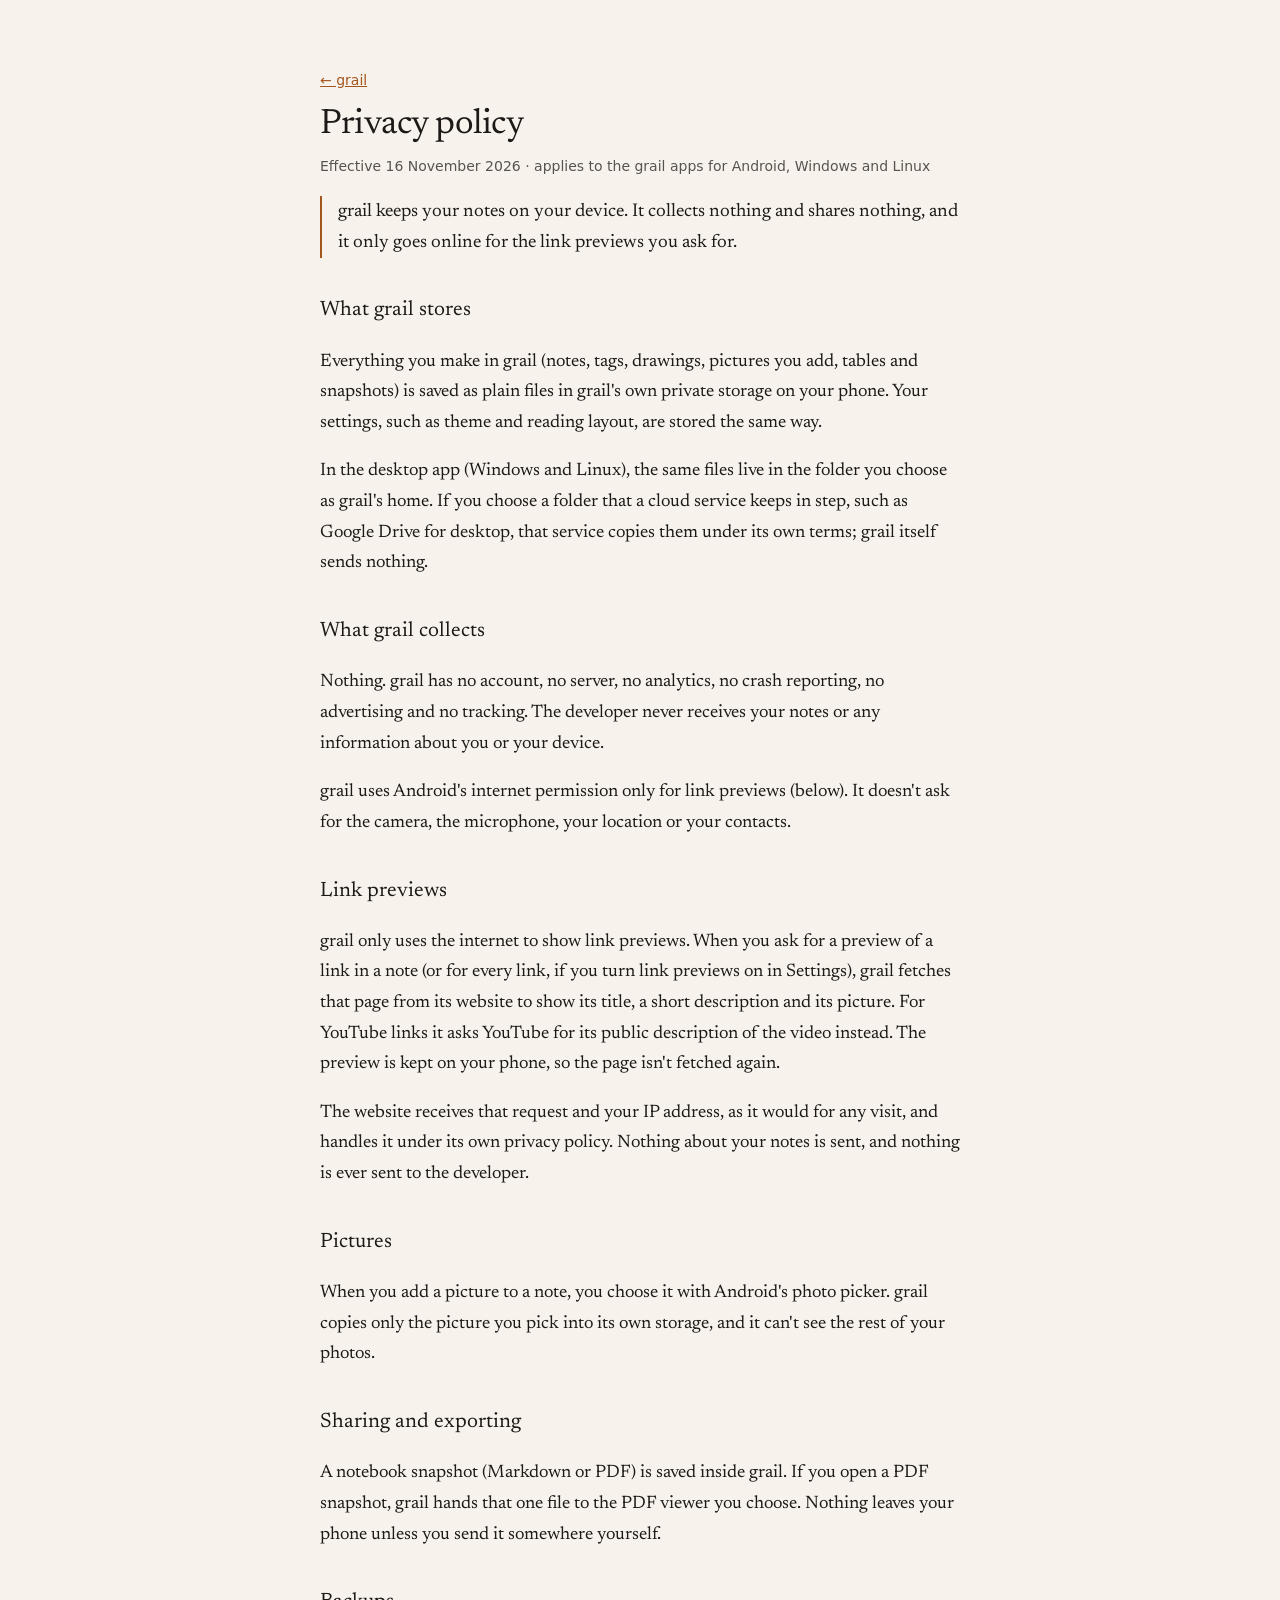
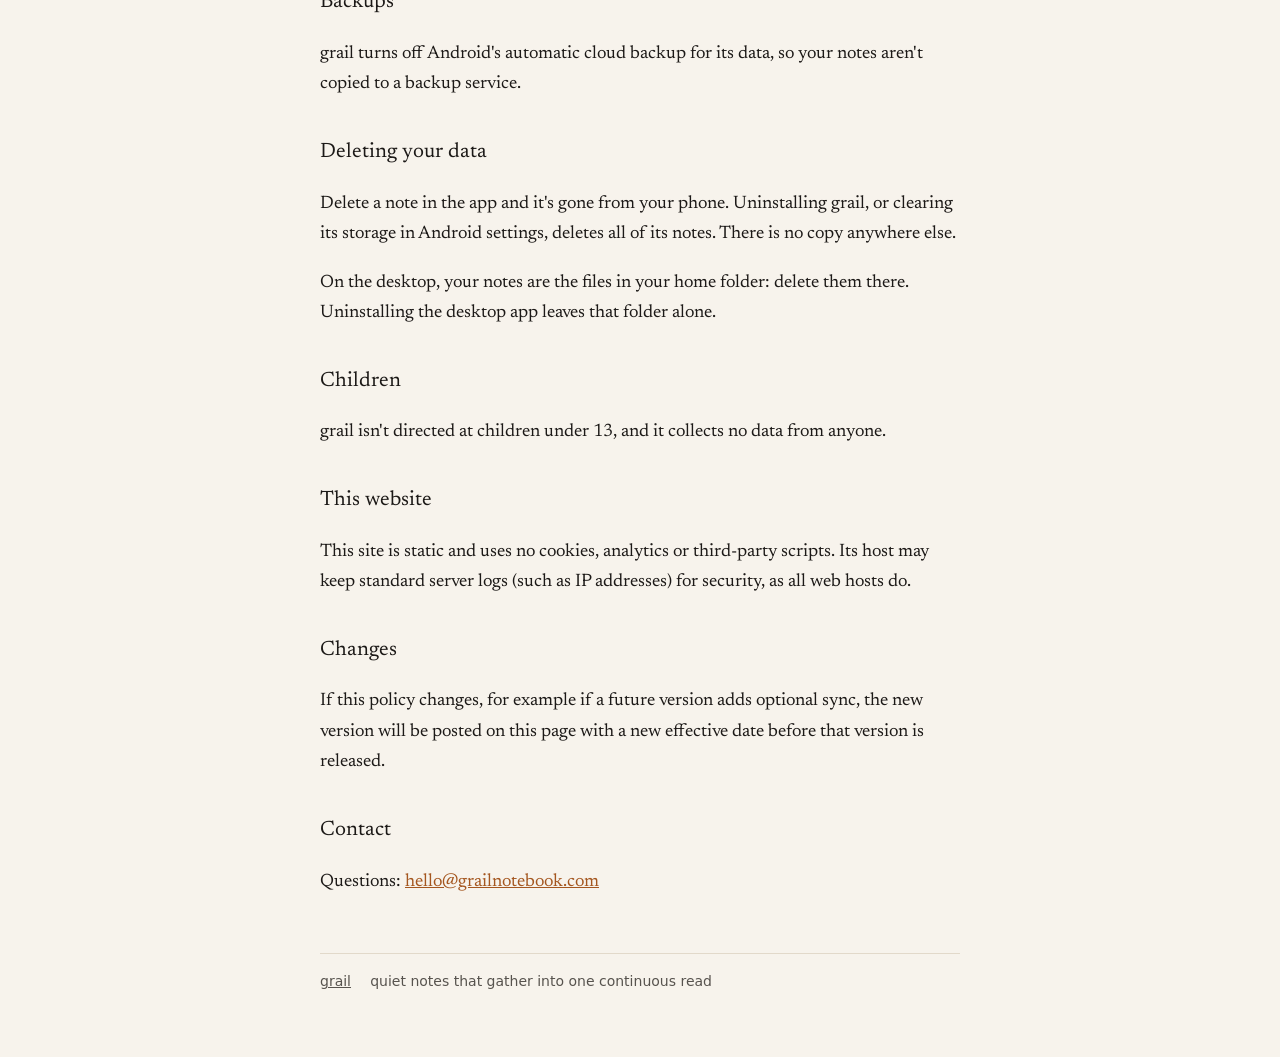
==== privacy/index.html @ 0778d85d "grail's website: home page with downloads, and the privacy policy" ====
<!doctype html>
<html lang="en">
<head>
<meta charset="utf-8">
<meta name="viewport" content="width=device-width, initial-scale=1">
<title>grail · Privacy policy</title>
<meta name="description" content="grail keeps your notes on your device. It collects nothing and shares nothing.">
<link rel="icon" href="../icon.png">
<link rel="stylesheet" href="../style.css">
</head>
<body>
<main>
  <p class="meta"><a href="../">← grail</a></p>
  <h1 style="font-size:2.2rem">Privacy policy</h1>
  <p class="meta">Effective 16 November 2026 · applies to the grail apps for Android, Windows and Linux</p>

  <p class="lead">grail keeps your notes on your device. It collects nothing and shares nothing, and it only goes online for the link previews you ask for.</p>

  <h2>What grail stores</h2>
  <p>Everything you make in grail (notes, tags, drawings, pictures you add, tables and snapshots) is saved as plain
    files in grail's own private storage on your phone. Your settings, such as theme and reading layout, are stored
    the same way.</p>
  <p>In the desktop app (Windows and Linux), the same files live in the folder you choose as grail's home. If you
    choose a folder that a cloud service keeps in step, such as Google Drive for desktop, that service copies them
    under its own terms; grail itself sends nothing.</p>

  <h2>What grail collects</h2>
  <p>Nothing. grail has no account, no server, no analytics, no crash reporting, no advertising and no tracking.
    The developer never receives your notes or any information about you or your device.</p>
  <p>grail uses Android's internet permission only for link previews (below). It doesn't ask for the camera, the
    microphone, your location or your contacts.</p>

  <h2>Link previews</h2>
  <p>grail only uses the internet to show link previews. When you ask for a preview of a link in a note (or for
    every link, if you turn link previews on in Settings), grail fetches that page from its website to show its
    title, a short description and its picture. For YouTube links it asks YouTube for its public description of
    the video instead. The preview is kept on your phone, so the page isn't fetched again.</p>
  <p>The website receives that request and your IP address, as it would for any visit, and handles it under its
    own privacy policy. Nothing about your notes is sent, and nothing is ever sent to the developer.</p>

  <h2>Pictures</h2>
  <p>When you add a picture to a note, you choose it with Android's photo picker. grail copies only the picture you
    pick into its own storage, and it can't see the rest of your photos.</p>

  <h2>Sharing and exporting</h2>
  <p>A notebook snapshot (Markdown or PDF) is saved inside grail. If you open a PDF snapshot, grail hands that one
    file to the PDF viewer you choose. Nothing leaves your phone unless you send it somewhere yourself.</p>

  <h2>Backups</h2>
  <p>grail turns off Android's automatic cloud backup for its data, so your notes aren't copied to a backup service.</p>

  <h2>Deleting your data</h2>
  <p>Delete a note in the app and it's gone from your phone. Uninstalling grail, or clearing its storage in Android
    settings, deletes all of its notes. There is no copy anywhere else.</p>
  <p>On the desktop, your notes are the files in your home folder: delete them there. Uninstalling the desktop app
    leaves that folder alone.</p>

  <h2>Children</h2>
  <p>grail isn't directed at children under 13, and it collects no data from anyone.</p>

  <h2>This website</h2>
  <p>This site is static and uses no cookies, analytics or third-party scripts. Its host may keep standard server
    logs (such as IP addresses) for security, as all web hosts do.</p>

  <h2>Changes</h2>
  <p>If this policy changes, for example if a future version adds optional sync, the new version will be posted on
    this page with a new effective date before that version is released.</p>

  <h2>Contact</h2>
  <p>Questions: <a href="mailto:hello@grailnotebook.com">hello@grailnotebook.com</a></p>

  <footer><a href="../">grail</a><span>quiet notes that gather into one continuous read</span></footer>
</main>
</body>
</html>
---- style.css ----
@font-face { font-family: News; src: url(fonts/Newsreader_400Regular.ttf); font-display: swap; }
@font-face { font-family: News; font-style: italic; src: url(fonts/Newsreader_400Regular_Italic.ttf); font-display: swap; }
@font-face { font-family: Inter; src: url(fonts/Inter_400Regular.ttf); font-display: swap; }

:root { --bg: #f7f3ec; --text: #1c1917; --dim: #57534e; --accent: #a4561f; --card: #efe8dc; --rule: #e2d9ca; }
@media (prefers-color-scheme: dark) {
  :root { --bg: #16130f; --text: #ede6da; --dim: #a8a29e; --accent: #e29a5b; --card: #221d17; --rule: #2e2820; }
}
* { box-sizing: border-box; }
html { -webkit-text-size-adjust: 100%; }
body { margin: 0; background: var(--bg); color: var(--text); font: 18px/1.7 News, Georgia, serif; }
main { max-width: 42rem; margin: 0 auto; padding: 3.5rem 1rem 4rem; }
a { color: var(--accent); }
h1 { font-weight: 400; font-size: 3.2rem; line-height: 1; margin: 1rem 0 .4rem; letter-spacing: -.5px; }
h2 { font-weight: 400; font-size: 1.3rem; margin: 2.2rem 0 .4rem; }
.tag { font-style: italic; color: var(--accent); font-size: 1.35rem; margin: 0 0 2rem; }
.sans { font-family: Inter, system-ui, sans-serif; }
.meta { color: var(--dim); font: 14px/1.5 Inter, system-ui, sans-serif; }
.wordmark { font-size: 4.6rem; margin-top: 0; padding-bottom: .1em;
  background: linear-gradient(180deg, #f2c27d, #c0702f); -webkit-background-clip: text; background-clip: text; color: transparent; }
.downloads { display: grid; grid-template-columns: repeat(auto-fit, minmax(14rem, 1fr)); gap: .8rem; margin: 1rem 0 .6rem; }
.button { display: block; text-decoration: none; background: var(--card); border: 1px solid var(--rule); border-radius: 18px;
  padding: 1rem 1.2rem; transition: border-color .15s; }
.button:hover { border-color: var(--accent); }
.button b { display: block; font-weight: 400; font-size: 1.2rem; color: var(--text); }
.button span { color: var(--accent); font: 15px/1.5 Inter, system-ui, sans-serif; }
.cards { display: grid; grid-template-columns: repeat(auto-fit, minmax(15rem, 1fr)); gap: .8rem; margin: 2rem 0; }
.card { background: var(--card); border-radius: 18px; padding: 1rem 1.2rem; }
.card b { font-weight: 400; font-size: 1.1rem; display: block; }
.card span { color: var(--dim); font: 15px/1.5 Inter, system-ui, sans-serif; }
.lead { font-size: 1.15rem; border-left: 2px solid var(--accent); padding-left: 1rem; }
.badge { display: inline-block; font: 15px/1 Inter, system-ui, sans-serif; color: var(--dim); border: 1px solid var(--rule);
  border-radius: 999px; padding: .6rem 1rem; }
ul { padding-left: 1.2rem; }
footer { margin-top: 3.5rem; padding-top: 1rem; border-top: 1px solid var(--rule); color: var(--dim);
  font: 14px/1.6 Inter, system-ui, sans-serif; display: flex; gap: 1.2rem; flex-wrap: wrap; }
footer a { color: var(--dim); }
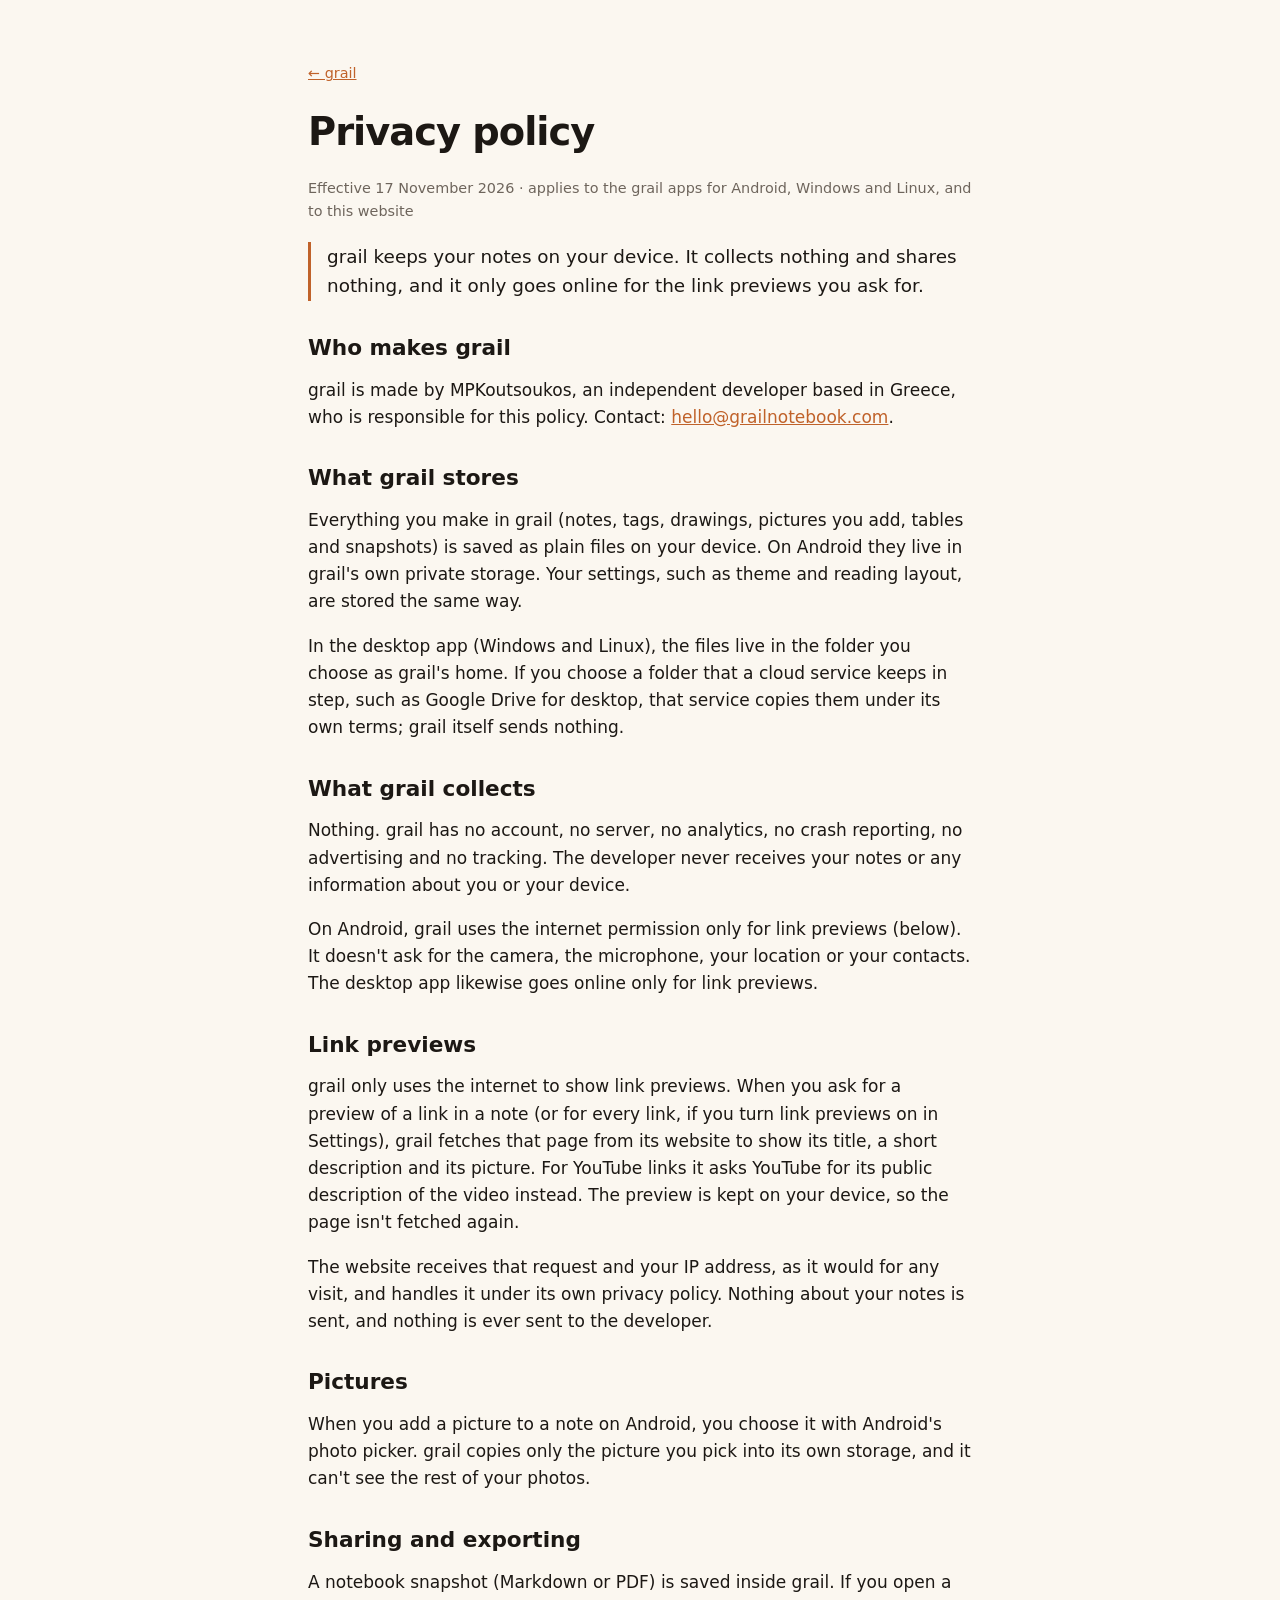
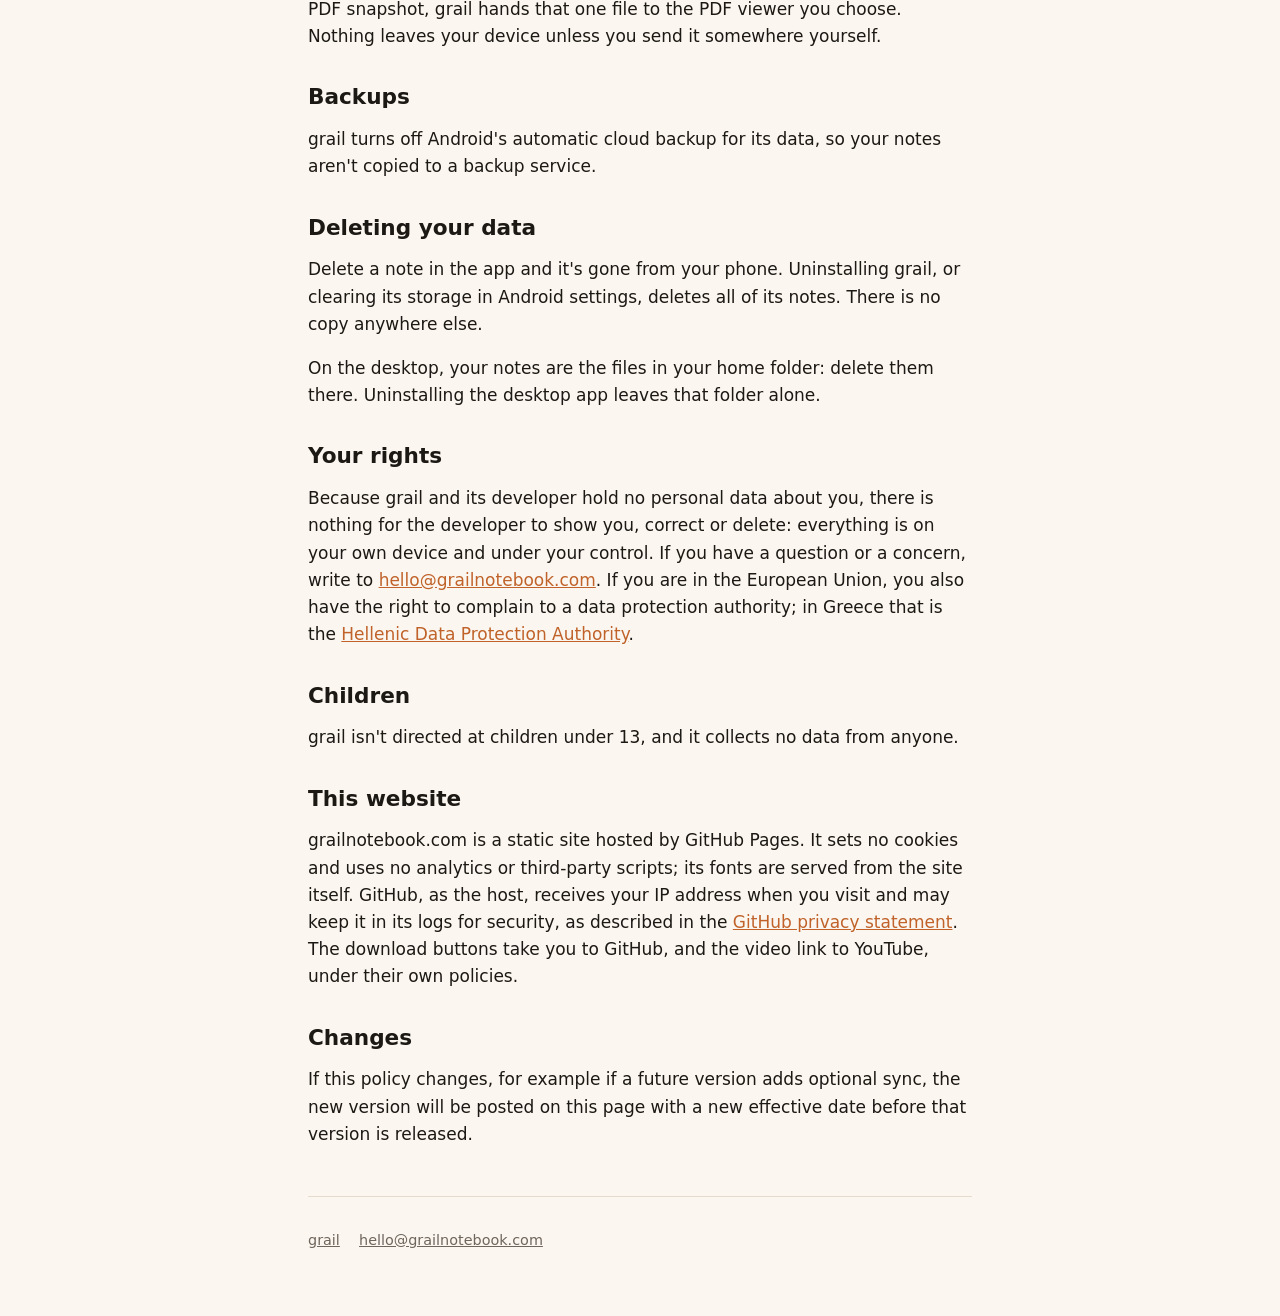
==== commit ef177dd3: "New look: a warm, modern home page with motion, and a fuller privacy policy Home page: the grail met" ====
--- a/privacy/index.html
+++ b/privacy/index.html
@@ -9,42 +9,47 @@
 <link rel="stylesheet" href="../style.css">
 </head>
 <body>
-<main>
+<main class="doc">
   <p class="meta"><a href="../">← grail</a></p>
-  <h1 style="font-size:2.2rem">Privacy policy</h1>
-  <p class="meta">Effective 16 November 2026 · applies to the grail apps for Android, Windows and Linux</p>
+  <h1>Privacy policy</h1>
+  <p class="meta">Effective 17 November 2026 · applies to the grail apps for Android, Windows and Linux, and to this website</p>
 
-  <p class="lead">grail keeps your notes on your device. It collects nothing and shares nothing, and it only goes online for the link previews you ask for.</p>
+  <p class="lead">grail keeps your notes on your device. It collects nothing and shares nothing, and it only goes online
+    for the link previews you ask for.</p>
+
+  <h2>Who makes grail</h2>
+  <p>grail is made by MPKoutsoukos, an independent developer based in Greece, who is responsible for this policy.
+    Contact: <a href="mailto:hello@grailnotebook.com">hello@grailnotebook.com</a>.</p>
 
   <h2>What grail stores</h2>
   <p>Everything you make in grail (notes, tags, drawings, pictures you add, tables and snapshots) is saved as plain
-    files in grail's own private storage on your phone. Your settings, such as theme and reading layout, are stored
-    the same way.</p>
-  <p>In the desktop app (Windows and Linux), the same files live in the folder you choose as grail's home. If you
+    files on your device. On Android they live in grail's own private storage. Your settings, such as theme and
+    reading layout, are stored the same way.</p>
+  <p>In the desktop app (Windows and Linux), the files live in the folder you choose as grail's home. If you
     choose a folder that a cloud service keeps in step, such as Google Drive for desktop, that service copies them
     under its own terms; grail itself sends nothing.</p>
 
   <h2>What grail collects</h2>
   <p>Nothing. grail has no account, no server, no analytics, no crash reporting, no advertising and no tracking.
     The developer never receives your notes or any information about you or your device.</p>
-  <p>grail uses Android's internet permission only for link previews (below). It doesn't ask for the camera, the
-    microphone, your location or your contacts.</p>
+  <p>On Android, grail uses the internet permission only for link previews (below). It doesn't ask for the camera,
+    the microphone, your location or your contacts. The desktop app likewise goes online only for link previews.</p>
 
   <h2>Link previews</h2>
   <p>grail only uses the internet to show link previews. When you ask for a preview of a link in a note (or for
     every link, if you turn link previews on in Settings), grail fetches that page from its website to show its
     title, a short description and its picture. For YouTube links it asks YouTube for its public description of
-    the video instead. The preview is kept on your phone, so the page isn't fetched again.</p>
+    the video instead. The preview is kept on your device, so the page isn't fetched again.</p>
   <p>The website receives that request and your IP address, as it would for any visit, and handles it under its
     own privacy policy. Nothing about your notes is sent, and nothing is ever sent to the developer.</p>
 
   <h2>Pictures</h2>
-  <p>When you add a picture to a note, you choose it with Android's photo picker. grail copies only the picture you
-    pick into its own storage, and it can't see the rest of your photos.</p>
+  <p>When you add a picture to a note on Android, you choose it with Android's photo picker. grail copies only the
+    picture you pick into its own storage, and it can't see the rest of your photos.</p>
 
   <h2>Sharing and exporting</h2>
   <p>A notebook snapshot (Markdown or PDF) is saved inside grail. If you open a PDF snapshot, grail hands that one
-    file to the PDF viewer you choose. Nothing leaves your phone unless you send it somewhere yourself.</p>
+    file to the PDF viewer you choose. Nothing leaves your device unless you send it somewhere yourself.</p>
 
   <h2>Backups</h2>
   <p>grail turns off Android's automatic cloud backup for its data, so your notes aren't copied to a backup service.</p>
@@ -55,21 +60,29 @@
   <p>On the desktop, your notes are the files in your home folder: delete them there. Uninstalling the desktop app
     leaves that folder alone.</p>
 
+  <h2>Your rights</h2>
+  <p>Because grail and its developer hold no personal data about you, there is nothing for the developer to show
+    you, correct or delete: everything is on your own device and under your control. If you have a question or a
+    concern, write to <a href="mailto:hello@grailnotebook.com">hello@grailnotebook.com</a>. If you are in the
+    European Union, you also have the right to complain to a data protection authority; in Greece that is the
+    <a href="https://www.dpa.gr/">Hellenic Data Protection Authority</a>.</p>
+
   <h2>Children</h2>
   <p>grail isn't directed at children under 13, and it collects no data from anyone.</p>
 
   <h2>This website</h2>
-  <p>This site is static and uses no cookies, analytics or third-party scripts. Its host may keep standard server
-    logs (such as IP addresses) for security, as all web hosts do.</p>
+  <p>grailnotebook.com is a static site hosted by GitHub Pages. It sets no cookies and uses no analytics or
+    third-party scripts; its fonts are served from the site itself. GitHub, as the host, receives your IP address
+    when you visit and may keep it in its logs for security, as described in the
+    <a href="https://docs.github.com/en/site-policy/privacy-policies/github-general-privacy-statement">GitHub
+    privacy statement</a>. The download buttons take you to GitHub, and the video link to YouTube, under their own
+    policies.</p>
 
   <h2>Changes</h2>
   <p>If this policy changes, for example if a future version adds optional sync, the new version will be posted on
     this page with a new effective date before that version is released.</p>
 
-  <h2>Contact</h2>
-  <p>Questions: <a href="mailto:hello@grailnotebook.com">hello@grailnotebook.com</a></p>
-
-  <footer><a href="../">grail</a><span>quiet notes that gather into one continuous read</span></footer>
+  <footer><a href="../">grail</a><a href="mailto:hello@grailnotebook.com">hello@grailnotebook.com</a></footer>
 </main>
 </body>
 </html>
--- a/style.css
+++ b/style.css
@@ -1,37 +1,153 @@
+@font-face { font-family: Inter; font-weight: 400; src: url(fonts/Inter_400Regular.ttf); font-display: swap; }
+@font-face { font-family: Inter; font-weight: 600; src: url(fonts/Inter_600SemiBold.ttf); font-display: swap; }
+@font-face { font-family: Inter; font-weight: 700; src: url(fonts/Inter_700Bold.ttf); font-display: swap; }
 @font-face { font-family: News; src: url(fonts/Newsreader_400Regular.ttf); font-display: swap; }
-@font-face { font-family: News; font-style: italic; src: url(fonts/Newsreader_400Regular_Italic.ttf); font-display: swap; }
-@font-face { font-family: Inter; src: url(fonts/Inter_400Regular.ttf); font-display: swap; }
 
-:root { --bg: #f7f3ec; --text: #1c1917; --dim: #57534e; --accent: #a4561f; --card: #efe8dc; --rule: #e2d9ca; }
-@media (prefers-color-scheme: dark) {
-  :root { --bg: #16130f; --text: #ede6da; --dim: #a8a29e; --accent: #e29a5b; --card: #221d17; --rule: #2e2820; }
+:root {
+  --bg: #fbf7f0; --soft: #f3ebdf; --card: #fffdf9; --text: #1c1814; --dim: #6e655c; --line: #e6dccd;
+  --ink: #16130f; --ink-2: #221d17; --paper: #f3ece0;
+  --accent: #c0622a; --accent-dark: #a14f1f; --radius: 20px;
 }
 * { box-sizing: border-box; }
-html { -webkit-text-size-adjust: 100%; }
-body { margin: 0; background: var(--bg); color: var(--text); font: 18px/1.7 News, Georgia, serif; }
-main { max-width: 42rem; margin: 0 auto; padding: 3.5rem 1rem 4rem; }
+html { -webkit-text-size-adjust: 100%; scroll-behavior: smooth; }
+body { margin: 0; background: var(--bg); color: var(--text); font: 17px/1.6 Inter, system-ui, sans-serif; }
+img { max-width: 100%; height: auto; display: block; }
 a { color: var(--accent); }
-h1 { font-weight: 400; font-size: 3.2rem; line-height: 1; margin: 1rem 0 .4rem; letter-spacing: -.5px; }
-h2 { font-weight: 400; font-size: 1.3rem; margin: 2.2rem 0 .4rem; }
-.tag { font-style: italic; color: var(--accent); font-size: 1.35rem; margin: 0 0 2rem; }
-.sans { font-family: Inter, system-ui, sans-serif; }
-.meta { color: var(--dim); font: 14px/1.5 Inter, system-ui, sans-serif; }
-.wordmark { font-size: 4.6rem; margin-top: 0; padding-bottom: .1em;
-  background: linear-gradient(180deg, #f2c27d, #c0702f); -webkit-background-clip: text; background-clip: text; color: transparent; }
-.downloads { display: grid; grid-template-columns: repeat(auto-fit, minmax(14rem, 1fr)); gap: .8rem; margin: 1rem 0 .6rem; }
-.button { display: block; text-decoration: none; background: var(--card); border: 1px solid var(--rule); border-radius: 18px;
-  padding: 1rem 1.2rem; transition: border-color .15s; }
-.button:hover { border-color: var(--accent); }
-.button b { display: block; font-weight: 400; font-size: 1.2rem; color: var(--text); }
-.button span { color: var(--accent); font: 15px/1.5 Inter, system-ui, sans-serif; }
-.cards { display: grid; grid-template-columns: repeat(auto-fit, minmax(15rem, 1fr)); gap: .8rem; margin: 2rem 0; }
-.card { background: var(--card); border-radius: 18px; padding: 1rem 1.2rem; }
-.card b { font-weight: 400; font-size: 1.1rem; display: block; }
-.card span { color: var(--dim); font: 15px/1.5 Inter, system-ui, sans-serif; }
-.lead { font-size: 1.15rem; border-left: 2px solid var(--accent); padding-left: 1rem; }
-.badge { display: inline-block; font: 15px/1 Inter, system-ui, sans-serif; color: var(--dim); border: 1px solid var(--rule);
-  border-radius: 999px; padding: .6rem 1rem; }
-ul { padding-left: 1.2rem; }
-footer { margin-top: 3.5rem; padding-top: 1rem; border-top: 1px solid var(--rule); color: var(--dim);
-  font: 14px/1.6 Inter, system-ui, sans-serif; display: flex; gap: 1.2rem; flex-wrap: wrap; }
+.wrap { max-width: 72rem; margin: 0 auto; padding: 0 1.25rem; }
+
+/* top bar */
+.nav { display: flex; align-items: center; justify-content: space-between; height: 4.5rem; }
+.logo { font: 2rem/1 News, Georgia, serif; color: var(--text); text-decoration: none; letter-spacing: -.5px; }
+.nav nav { display: flex; align-items: center; gap: 1.6rem; }
+.nav nav a { color: var(--dim); text-decoration: none; font-weight: 600; font-size: .95rem; }
+.nav nav a:hover { color: var(--text); }
+.nav nav a.btn { color: #fff; }
+
+/* buttons */
+.btn { display: inline-flex; align-items: center; gap: .5rem; background: var(--accent); color: #fff; text-decoration: none;
+  font-weight: 600; padding: .8rem 1.3rem; border-radius: 999px; transition: background .15s; }
+.btn:hover { background: var(--accent-dark); }
+.btn.ghost { background: transparent; color: var(--text); border: 1.5px solid var(--line); }
+.btn.ghost:hover { border-color: var(--text); }
+.btn.small { padding: .5rem 1rem; font-size: .9rem; }
+
+/* hero */
+.hero { display: grid; grid-template-columns: minmax(0, 1.1fr) minmax(0, 1fr); gap: 3rem; align-items: center;
+  padding-top: 4rem; padding-bottom: 5rem; }
+body { overflow-x: hidden; }
+.hero h1 { font-size: clamp(2.6rem, 6vw, 4.4rem); line-height: 1.04; letter-spacing: -2px; margin: 0 0 1.2rem; font-weight: 700; }
+.hero h1 span { color: var(--accent); }
+.hero p { font-size: 1.2rem; color: var(--dim); margin: 0 0 2rem; max-width: 30rem; }
+.actions { display: flex; flex-wrap: wrap; gap: .75rem; }
+.small-print { margin-top: 1.2rem; font-size: .9rem; color: var(--dim); }
+.phones { position: relative; height: 34rem; }
+.phone { position: absolute; width: 15.5rem; border-radius: 2.2rem; border: 7px solid #1d1a17; overflow: hidden;
+  box-shadow: 0 30px 60px -20px rgba(40, 25, 10, .35); background: #16130f; }
+.phone.back { right: 0; top: 0; transform: rotate(4deg); }
+.phone.front { left: 8%; top: 2.5rem; transform: rotate(-3deg); z-index: 1; }
+
+/* sections */
+section { padding: 5rem 0; }
+section.soft { background: var(--soft); }
+.eyebrow { text-transform: uppercase; letter-spacing: .12em; font-size: .8rem; font-weight: 700; color: var(--accent); margin: 0 0 .7rem; }
+h2 { font-size: clamp(1.9rem, 4vw, 2.8rem); line-height: 1.1; letter-spacing: -1px; margin: 0 0 1rem; font-weight: 700; }
+.intro { color: var(--dim); font-size: 1.15rem; max-width: 40rem; margin: 0 0 2.5rem; }
+
+.grid { display: grid; grid-template-columns: repeat(4, 1fr); gap: 1rem; }
+.card { background: var(--card); border: 1px solid var(--line); border-radius: var(--radius); padding: 1.5rem;
+  transition: transform .25s ease, box-shadow .25s ease; }
+.card:hover { transform: translateY(-4px); box-shadow: 0 14px 30px -14px rgba(120, 70, 30, .3); }
+.soft .card { border-color: transparent; }
+
+/* warm glow behind the top of the page */
+.top { position: relative; overflow: hidden;
+  background: radial-gradient(60rem 30rem at 85% 20%, rgba(224, 140, 70, .22), transparent 60%),
+              radial-gradient(40rem 25rem at 5% 90%, rgba(242, 194, 125, .25), transparent 60%); }
+
+/* the dark band */
+section.dark { background: var(--ink); color: var(--paper); }
+section.dark .intro, section.dark .people span { color: #a99f93; }
+section.dark .eyebrow { color: #e29a5b; }
+section.dark .people > div { border-left: 2px solid #3a3128; padding-left: 1rem; }
+
+/* fragments drifting around the phones */
+.chip { position: absolute; z-index: 2; background: var(--card); border: 1px solid var(--line); border-radius: 999px;
+  padding: .45rem .9rem; font-size: .85rem; font-weight: 600; color: var(--text); white-space: nowrap;
+  box-shadow: 0 10px 24px -12px rgba(120, 70, 30, .35); animation: drift 7s ease-in-out infinite; }
+.chip i { font-style: normal; color: var(--accent); }
+.chip.c1 { top: 8%; left: -6%; }
+.chip.c2 { top: 46%; right: -4%; animation-delay: -2.5s; }
+.chip.c3 { bottom: 6%; left: 2%; animation-delay: -5s; }
+@keyframes drift { 0%, 100% { transform: translate(0, 0) rotate(-2deg); } 50% { transform: translate(6px, -14px) rotate(2deg); } }
+
+/* phones float */
+.phone.back { animation: float-back 8s ease-in-out infinite; }
+.phone.front { animation: float-front 7s ease-in-out infinite; }
+@keyframes float-back { 0%, 100% { transform: rotate(4deg) translateY(0); } 50% { transform: rotate(5deg) translateY(-12px); } }
+@keyframes float-front { 0%, 100% { transform: rotate(-3deg) translateY(0); } 50% { transform: rotate(-4deg) translateY(-18px); } }
+
+/* sections rise into view (only when scripts run, so nothing stays hidden without them) */
+.js .reveal { opacity: 0; transform: translateY(28px); transition: opacity .7s ease, transform .7s ease; }
+.js .reveal.seen { opacity: 1; transform: none; }
+.js .grid .reveal:nth-child(2), .js .people .reveal:nth-child(2), .js .features .reveal:nth-child(2) { transition-delay: .1s; }
+.js .grid .reveal:nth-child(3), .js .people .reveal:nth-child(3), .js .features .reveal:nth-child(3) { transition-delay: .2s; }
+.js .grid .reveal:nth-child(4), .js .people .reveal:nth-child(4) { transition-delay: .3s; }
+
+/* headline comes in on load */
+.hero h1, .hero p, .hero .actions { animation: rise .8s ease both; }
+.hero p { animation-delay: .12s; }
+.hero .actions { animation-delay: .24s; }
+@keyframes rise { from { opacity: 0; transform: translateY(18px); } to { opacity: 1; transform: none; } }
+
+@media (prefers-reduced-motion: reduce) {
+  *, *::before, *::after { animation: none !important; transition: none !important; }
+  .js .reveal { opacity: 1; transform: none; }
+}
+.card .num { font-weight: 700; color: var(--accent); font-size: .9rem; }
+.card h3 { font-size: 1.15rem; margin: .5rem 0 .4rem; }
+.card p { color: var(--dim); margin: 0; font-size: .97rem; }
+
+.people { display: grid; grid-template-columns: repeat(4, 1fr); gap: 2rem; }
+.people b { display: block; font-size: 1.05rem; }
+.people span { color: var(--dim); font-size: .95rem; }
+
+.features { display: grid; grid-template-columns: repeat(3, 1fr); gap: 2rem; }
+.features figure { margin: 0; }
+.features img { border-radius: 1.6rem; border: 6px solid #1d1a17; width: 100%; max-width: 17rem; margin: 0 auto 1.4rem; }
+.features h3 { margin: 0 0 .3rem; font-size: 1.15rem; text-align: center; }
+.features p { margin: 0 auto; color: var(--dim); text-align: center; max-width: 18rem; font-size: .97rem; }
+
+.credit { padding: 2.5rem 0; text-align: center; }
+.credit p:last-child { margin: 0; color: var(--dim); }
+.get { text-align: center; }
+.get .actions { justify-content: center; }
+.get .intro { margin: 0 auto 2rem; }
+
+footer { border-top: 1px solid var(--line); padding: 2rem 0 3rem; color: var(--dim); font-size: .9rem; }
+footer .wrap { display: flex; flex-wrap: wrap; gap: 1.5rem; align-items: center; }
 footer a { color: var(--dim); }
+footer .logo { font-size: 1.4rem; margin-right: auto; }
+
+@media (max-width: 860px) {
+  .hero { grid-template-columns: minmax(0, 1fr); padding-top: 2rem; }
+  .phones { height: 27rem; max-width: 24rem; margin: 0 auto; width: 100%; }
+  .phone { width: 12rem; }
+  .chip { font-size: .75rem; }
+  .chip.c1 { left: 0; }
+  .chip.c2 { right: 0; }
+  .grid, .people { grid-template-columns: 1fr 1fr; }
+  .features { grid-template-columns: 1fr; gap: 3rem; }
+  .nav nav a:not(.btn) { display: none; }
+  section { padding: 3.5rem 0; }
+}
+@media (max-width: 520px) {
+  .grid, .people { grid-template-columns: 1fr; }
+}
+
+/* plain text pages (privacy policy) */
+main.doc { max-width: 44rem; margin: 0 auto; padding: 3rem 1.25rem 4rem; }
+main.doc h1 { font-size: 2.4rem; letter-spacing: -1px; margin: 1rem 0 .4rem; }
+main.doc h2 { font-size: 1.35rem; letter-spacing: 0; margin: 2.2rem 0 .4rem; }
+.meta { color: var(--dim); font-size: .9rem; }
+.lead { font-size: 1.15rem; border-left: 3px solid var(--accent); padding-left: 1rem; }
+main.doc footer { margin-top: 3rem; padding-bottom: 0; display: flex; gap: 1.2rem; flex-wrap: wrap; }
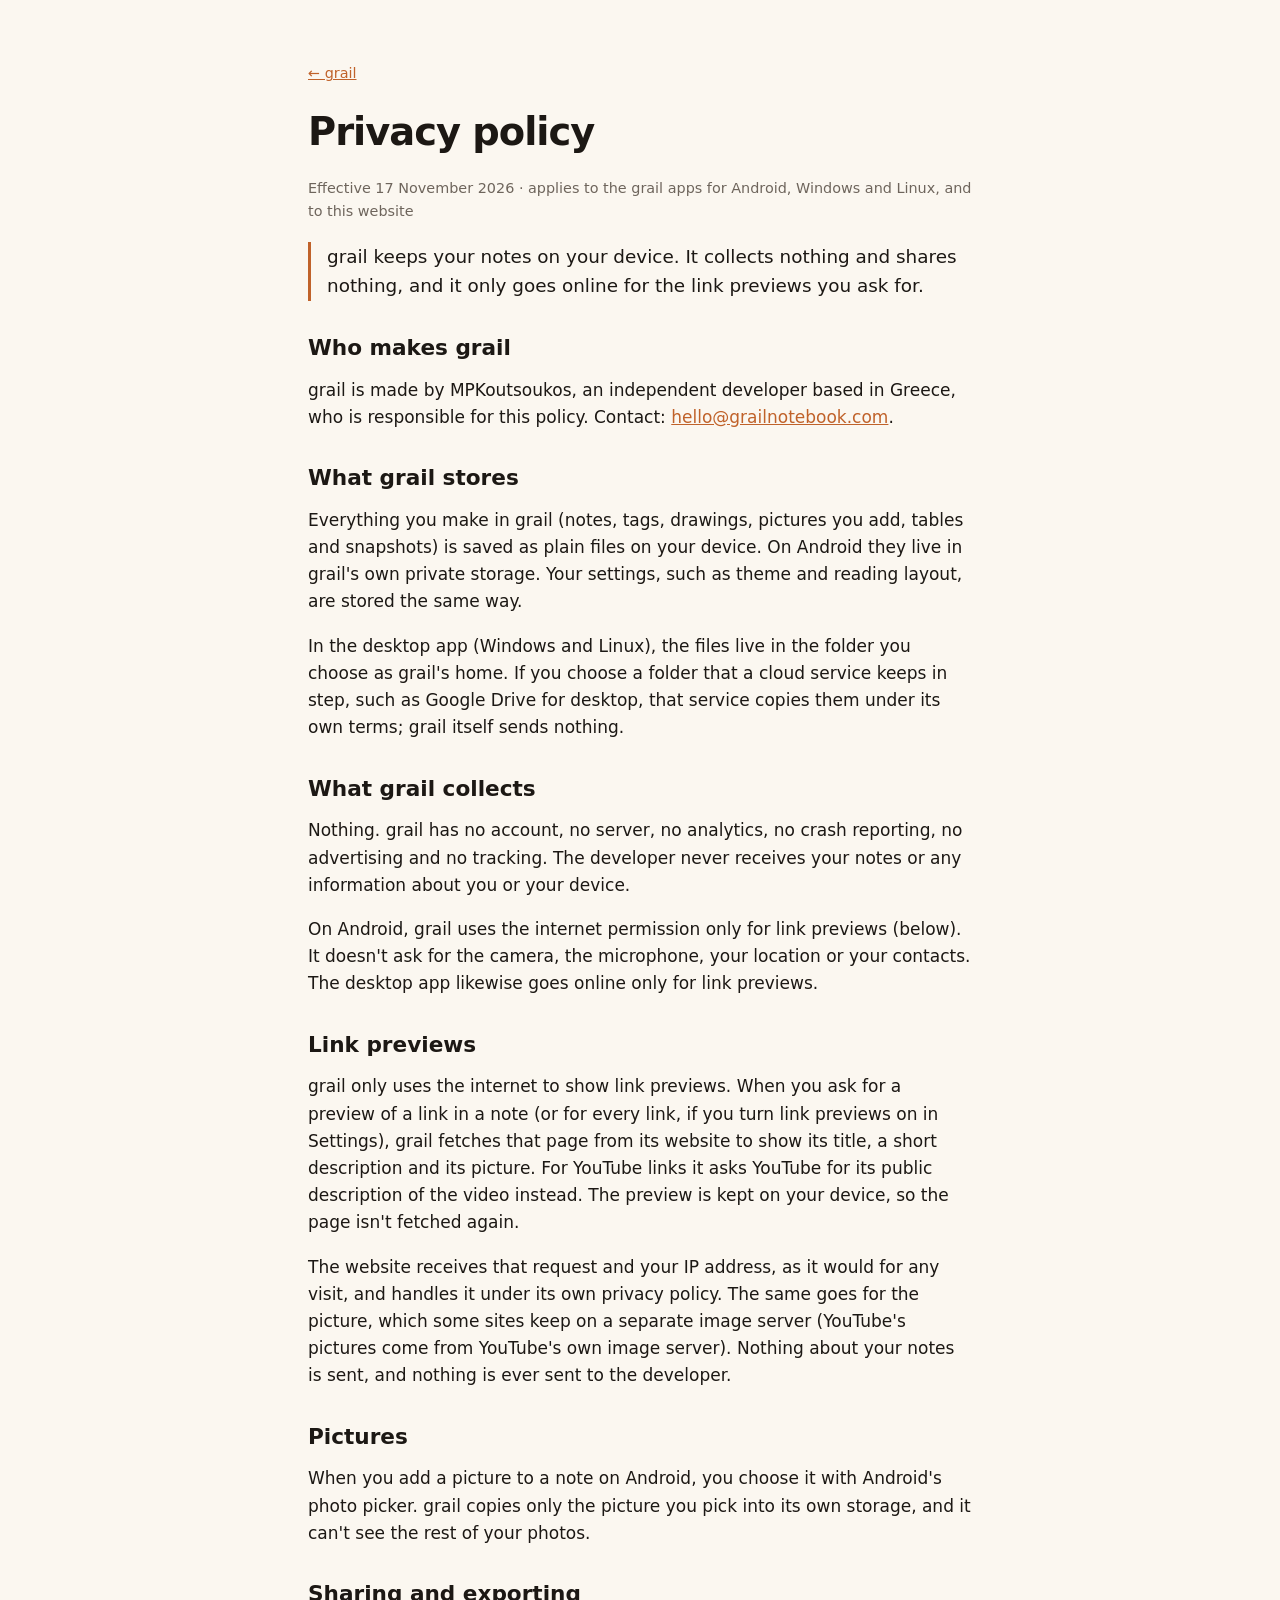
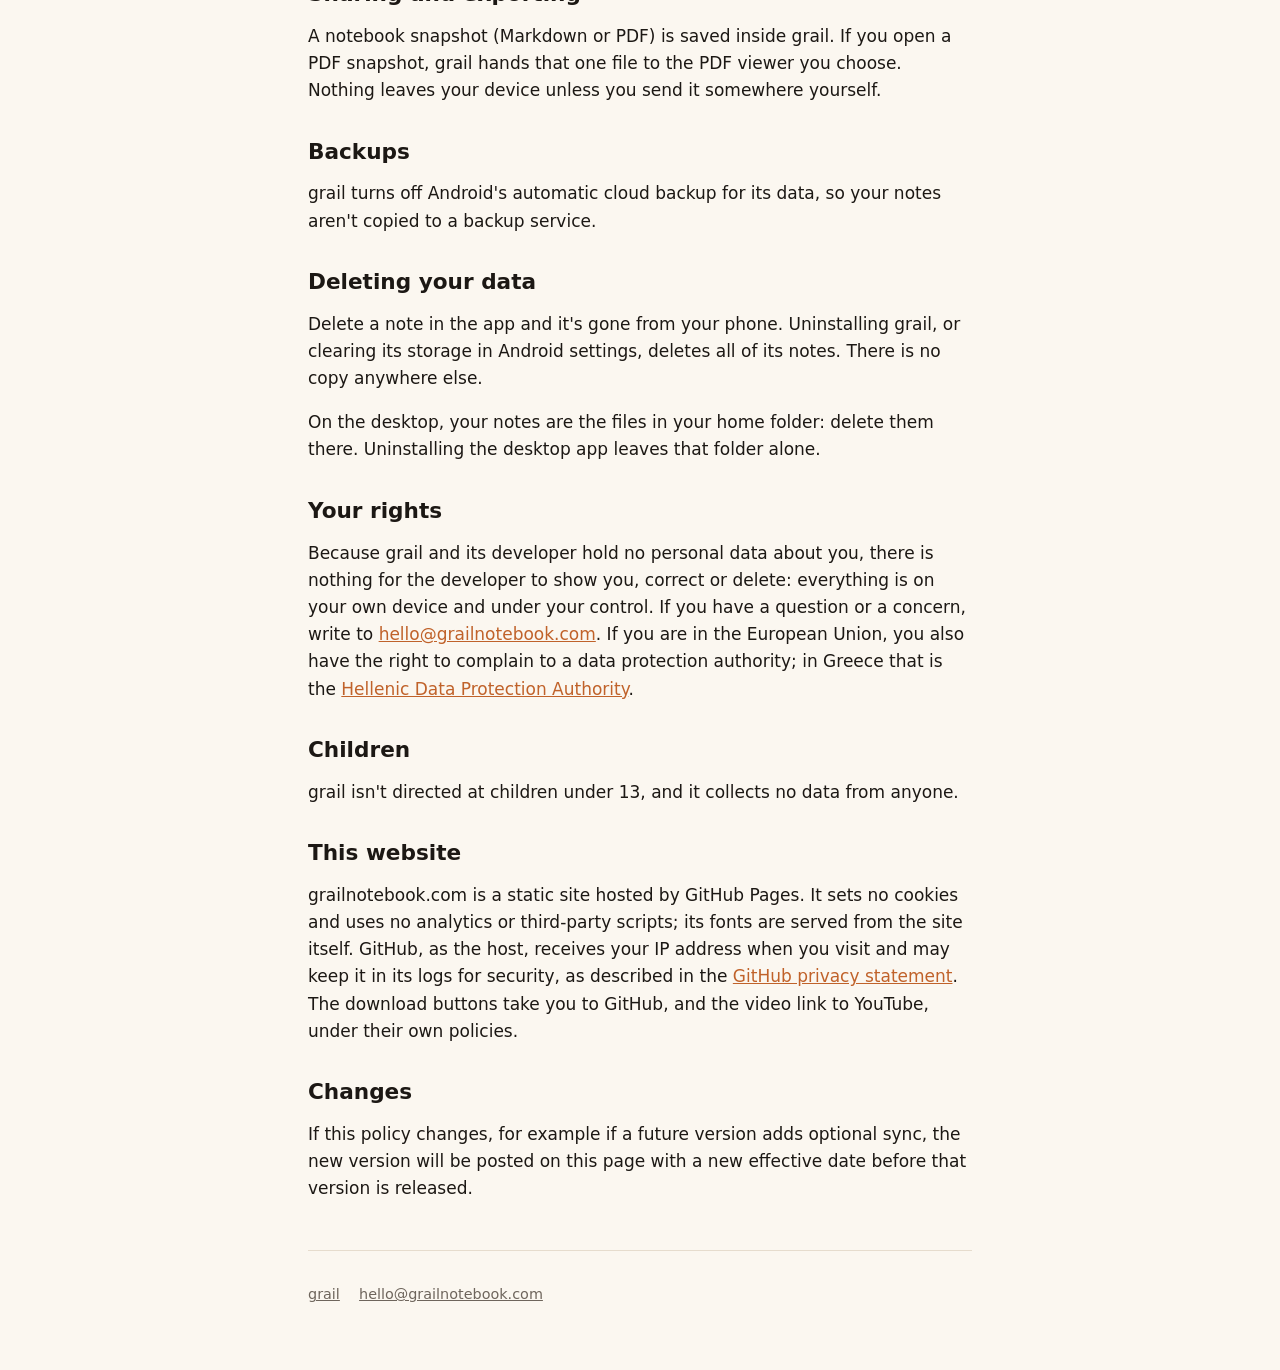
==== commit 1faf17e6: "Privacy policy: a link preview's picture can come from the site's separate image server" ====
--- a/privacy/index.html
+++ b/privacy/index.html
@@ -41,7 +41,9 @@
     title, a short description and its picture. For YouTube links it asks YouTube for its public description of
     the video instead. The preview is kept on your device, so the page isn't fetched again.</p>
   <p>The website receives that request and your IP address, as it would for any visit, and handles it under its
-    own privacy policy. Nothing about your notes is sent, and nothing is ever sent to the developer.</p>
+    own privacy policy. The same goes for the picture, which some sites keep on a separate image server (YouTube's
+    pictures come from YouTube's own image server). Nothing about your notes is sent, and nothing is ever sent to
+    the developer.</p>
 
   <h2>Pictures</h2>
   <p>When you add a picture to a note on Android, you choose it with Android's photo picker. grail copies only the
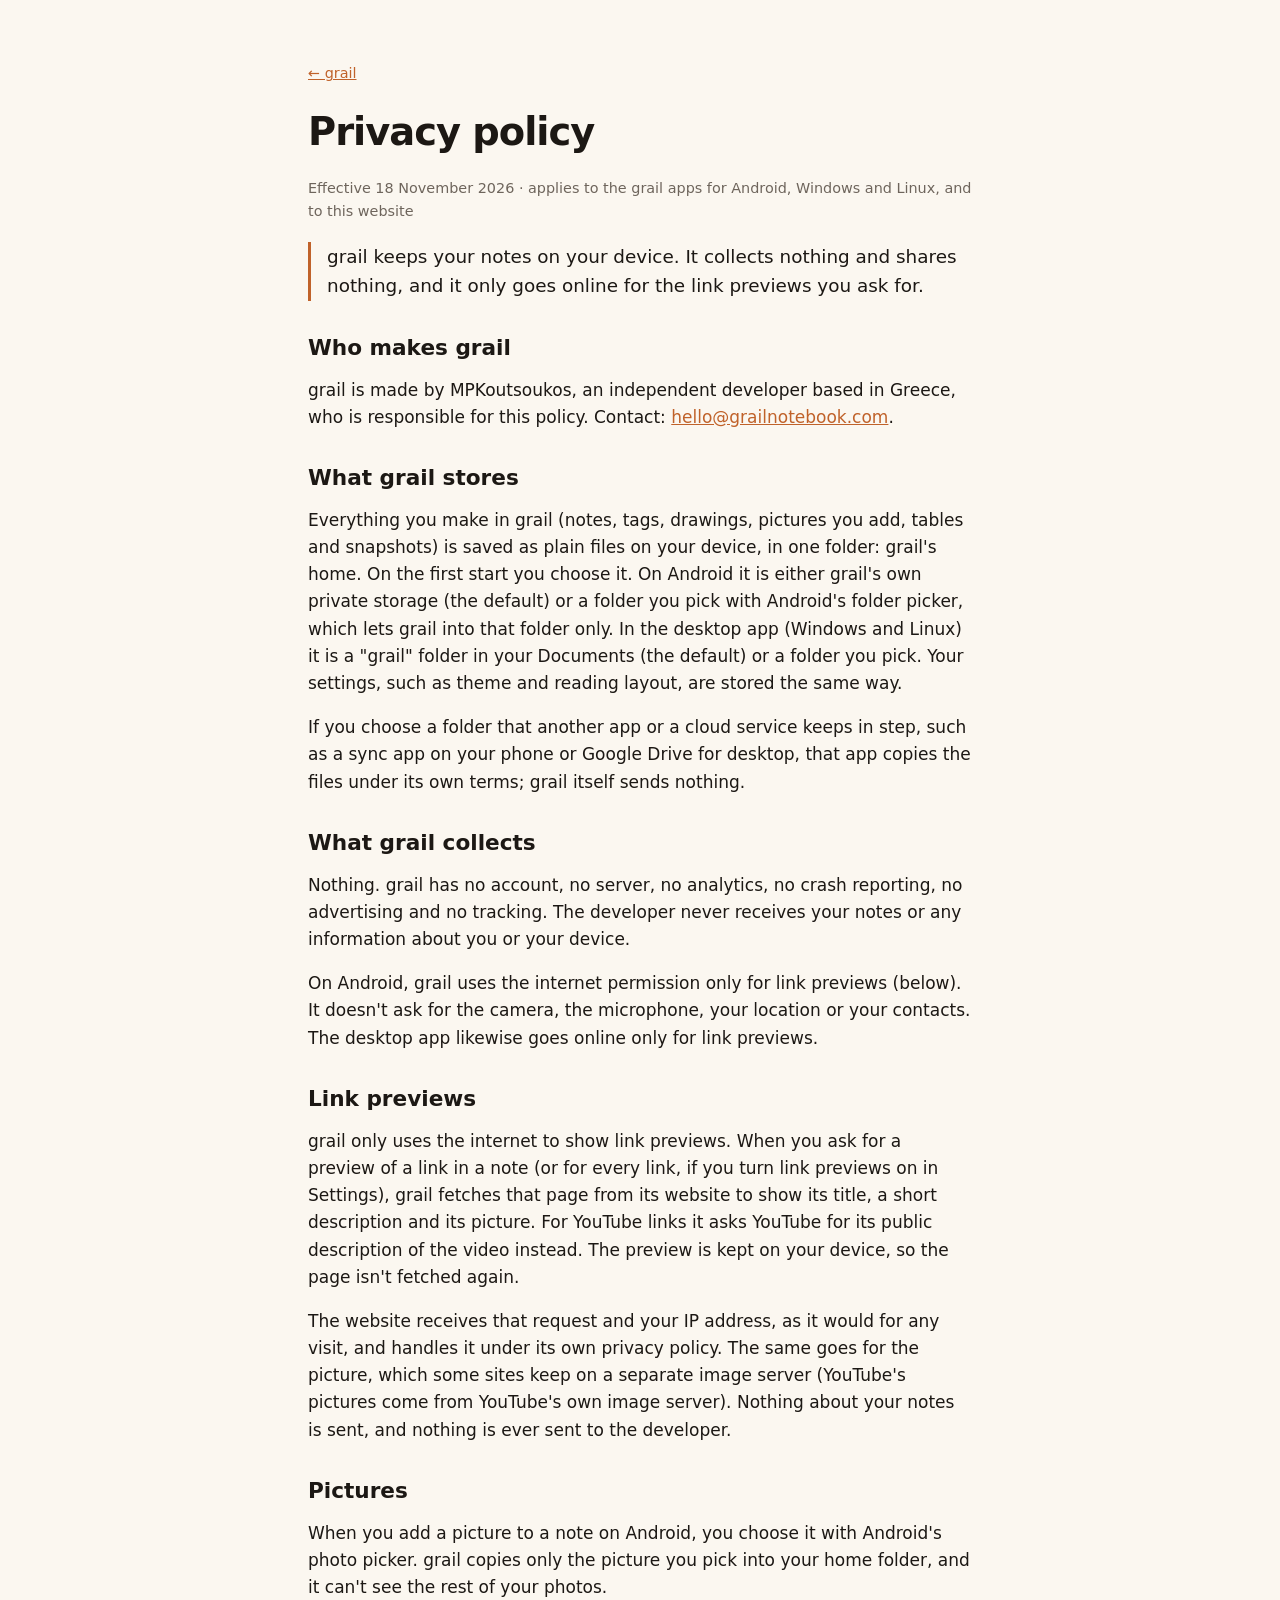
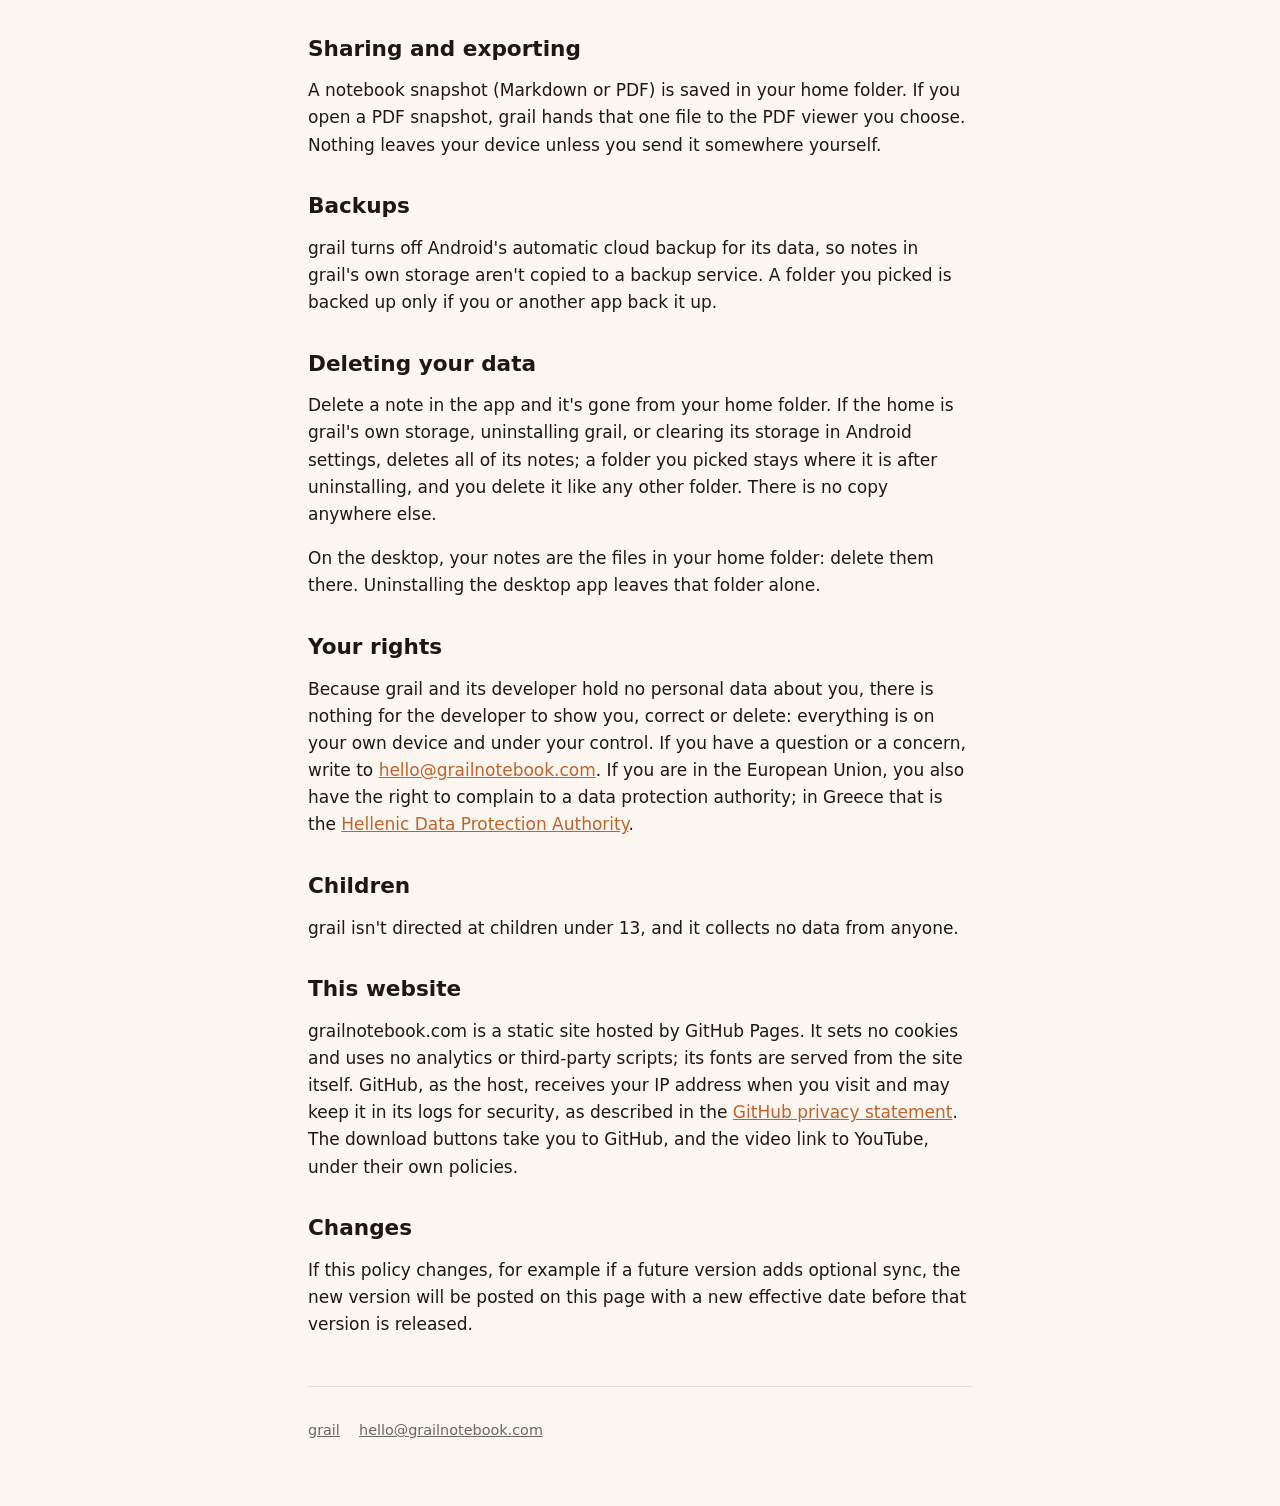
==== commit 8bb52980: "Privacy: the notes live in the home folder you choose on first start (Android: grail's own storage o" ====
--- a/privacy/index.html
+++ b/privacy/index.html
@@ -12,7 +12,7 @@
 <main class="doc">
   <p class="meta"><a href="../">← grail</a></p>
   <h1>Privacy policy</h1>
-  <p class="meta">Effective 17 November 2026 · applies to the grail apps for Android, Windows and Linux, and to this website</p>
+  <p class="meta">Effective 18 November 2026 · applies to the grail apps for Android, Windows and Linux, and to this website</p>
 
   <p class="lead">grail keeps your notes on your device. It collects nothing and shares nothing, and it only goes online
     for the link previews you ask for.</p>
@@ -23,11 +23,12 @@
 
   <h2>What grail stores</h2>
   <p>Everything you make in grail (notes, tags, drawings, pictures you add, tables and snapshots) is saved as plain
-    files on your device. On Android they live in grail's own private storage. Your settings, such as theme and
-    reading layout, are stored the same way.</p>
-  <p>In the desktop app (Windows and Linux), the files live in the folder you choose as grail's home. If you
-    choose a folder that a cloud service keeps in step, such as Google Drive for desktop, that service copies them
-    under its own terms; grail itself sends nothing.</p>
+    files on your device, in one folder: grail's home. On the first start you choose it. On Android it is either
+    grail's own private storage (the default) or a folder you pick with Android's folder picker, which lets grail
+    into that folder only. In the desktop app (Windows and Linux) it is a "grail" folder in your Documents (the
+    default) or a folder you pick. Your settings, such as theme and reading layout, are stored the same way.</p>
+  <p>If you choose a folder that another app or a cloud service keeps in step, such as a sync app on your phone or
+    Google Drive for desktop, that app copies the files under its own terms; grail itself sends nothing.</p>
 
   <h2>What grail collects</h2>
   <p>Nothing. grail has no account, no server, no analytics, no crash reporting, no advertising and no tracking.
@@ -47,18 +48,20 @@
 
   <h2>Pictures</h2>
   <p>When you add a picture to a note on Android, you choose it with Android's photo picker. grail copies only the
-    picture you pick into its own storage, and it can't see the rest of your photos.</p>
+    picture you pick into your home folder, and it can't see the rest of your photos.</p>
 
   <h2>Sharing and exporting</h2>
-  <p>A notebook snapshot (Markdown or PDF) is saved inside grail. If you open a PDF snapshot, grail hands that one
+  <p>A notebook snapshot (Markdown or PDF) is saved in your home folder. If you open a PDF snapshot, grail hands that one
     file to the PDF viewer you choose. Nothing leaves your device unless you send it somewhere yourself.</p>
 
   <h2>Backups</h2>
-  <p>grail turns off Android's automatic cloud backup for its data, so your notes aren't copied to a backup service.</p>
+  <p>grail turns off Android's automatic cloud backup for its data, so notes in grail's own storage aren't copied
+    to a backup service. A folder you picked is backed up only if you or another app back it up.</p>
 
   <h2>Deleting your data</h2>
-  <p>Delete a note in the app and it's gone from your phone. Uninstalling grail, or clearing its storage in Android
-    settings, deletes all of its notes. There is no copy anywhere else.</p>
+  <p>Delete a note in the app and it's gone from your home folder. If the home is grail's own storage, uninstalling
+    grail, or clearing its storage in Android settings, deletes all of its notes; a folder you picked stays where it
+    is after uninstalling, and you delete it like any other folder. There is no copy anywhere else.</p>
   <p>On the desktop, your notes are the files in your home folder: delete them there. Uninstalling the desktop app
     leaves that folder alone.</p>
 
